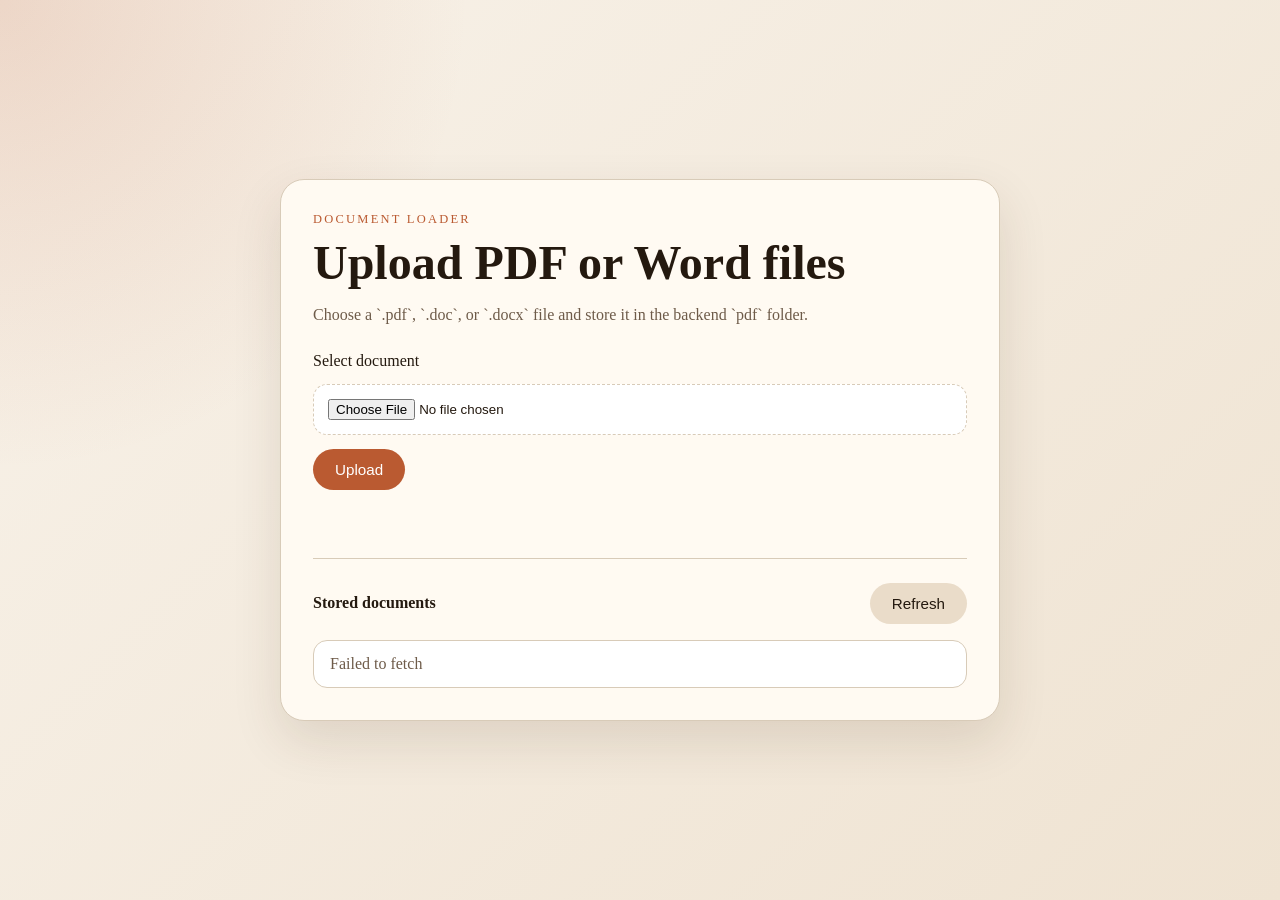
==== Frontend/index.html @ d6c3c896 "Initial commit" ====
<!DOCTYPE html>
<html lang="en">
<head>
    <meta charset="UTF-8">
    <meta name="viewport" content="width=device-width, initial-scale=1.0">
    <title>Resume Loader</title>
    <link rel="stylesheet" href="./style.css">
</head>
<body>
    <main class="page">
        <section class="panel">
            <p class="eyebrow">Document Loader</p>
            <h1>Upload PDF or Word files</h1>
            <p class="intro">
                Choose a `.pdf`, `.doc`, or `.docx` file and store it in the backend `pdf` folder.
            </p>

            <form id="uploadForm" class="upload-form">
                <label for="document" class="file-label">Select document</label>
                <input id="document" name="document" type="file" accept=".pdf,.doc,.docx" required>
                <button type="submit">Upload</button>
            </form>

            <p id="status" class="status" aria-live="polite"></p>

            <section class="list-block">
                <div class="list-header">
                    <h2>Stored documents</h2>
                    <button id="refreshButton" type="button" class="secondary">Refresh</button>
                </div>
                <ul id="documentList" class="document-list"></ul>
            </section>
        </section>
    </main>

    <script>
        const apiBaseUrl = "http://127.0.0.1:8000";
        const uploadForm = document.getElementById("uploadForm");
        const documentInput = document.getElementById("document");
        const statusText = document.getElementById("status");
        const documentList = document.getElementById("documentList");
        const refreshButton = document.getElementById("refreshButton");

        async function loadDocuments() {
            documentList.innerHTML = "<li class='placeholder'>Loading documents...</li>";

            try {
                const response = await fetch(`${apiBaseUrl}/documents`);
                const data = await response.json();

                if (!response.ok) {
                    throw new Error(data.detail || "Unable to fetch documents.");
                }

                if (!data.documents.length) {
                    documentList.innerHTML = "<li class='placeholder'>No files uploaded yet.</li>";
                    return;
                }

                documentList.innerHTML = data.documents
                    .map(
                        (file) => `
                            <li>
                                <span>${file.name}</span>
                                <strong>${(file.size / 1024).toFixed(1)} KB</strong>
                            </li>
                        `
                    )
                    .join("");
            } catch (error) {
                documentList.innerHTML = `<li class="placeholder error">${error.message}</li>`;
            }
        }

        uploadForm.addEventListener("submit", async (event) => {
            event.preventDefault();

            const selectedFile = documentInput.files[0];
            if (!selectedFile) {
                statusText.textContent = "Please choose a file first.";
                statusText.className = "status error";
                return;
            }

            const formData = new FormData();
            formData.append("file", selectedFile);

            statusText.textContent = "Uploading document...";
            statusText.className = "status";

            try {
                const response = await fetch(`${apiBaseUrl}/upload`, {
                    method: "POST",
                    body: formData
                });

                const data = await response.json();

                if (!response.ok) {
                    throw new Error(data.detail || "Upload failed.");
                }

                statusText.textContent = `${data.filename} uploaded successfully.`;
                statusText.className = "status success";
                uploadForm.reset();
                loadDocuments();
            } catch (error) {
                statusText.textContent = error.message;
                statusText.className = "status error";
            }
        });

        refreshButton.addEventListener("click", loadDocuments);
        loadDocuments();
    </script>
</body>
</html>
---- Frontend/style.css ----
:root {
    --bg: #f4efe6;
    --panel: #fffaf2;
    --line: #d8cbb8;
    --text: #24190f;
    --muted: #6e5b49;
    --accent: #ba5a31;
    --accent-dark: #8e3f20;
    --success: #1d7a46;
    --error: #b42318;
    --shadow: 0 20px 50px rgba(67, 40, 18, 0.12);
}

* {
    box-sizing: border-box;
}

body {
    margin: 0;
    min-height: 100vh;
    font-family: Georgia, "Times New Roman", serif;
    color: var(--text);
    background:
        radial-gradient(circle at top left, rgba(186, 90, 49, 0.18), transparent 30%),
        linear-gradient(135deg, #f8f2e9 0%, #efe3d2 100%);
}

.page {
    min-height: 100vh;
    display: grid;
    place-items: center;
    padding: 24px;
}

.panel {
    width: min(720px, 100%);
    background: var(--panel);
    border: 1px solid var(--line);
    border-radius: 24px;
    padding: 32px;
    box-shadow: var(--shadow);
}

.eyebrow {
    margin: 0 0 8px;
    text-transform: uppercase;
    letter-spacing: 0.18em;
    color: var(--accent);
    font-size: 0.78rem;
}

h1 {
    margin: 0;
    font-size: clamp(2rem, 4vw, 3rem);
}

.intro {
    margin: 12px 0 24px;
    color: var(--muted);
    line-height: 1.6;
}

.upload-form {
    display: grid;
    gap: 14px;
}

.file-label,
h2 {
    font-size: 1rem;
    margin: 0;
}

input[type="file"] {
    width: 100%;
    padding: 14px;
    border: 1px dashed var(--line);
    border-radius: 14px;
    background: #fff;
}

button {
    width: fit-content;
    border: 0;
    border-radius: 999px;
    padding: 12px 22px;
    background: var(--accent);
    color: #fff;
    cursor: pointer;
    font-size: 0.95rem;
    transition: transform 0.2s ease, background 0.2s ease;
}

button:hover {
    background: var(--accent-dark);
    transform: translateY(-1px);
}

.secondary {
    background: #eadcc9;
    color: var(--text);
}

.secondary:hover {
    background: #dcc9af;
}

.status {
    min-height: 24px;
    margin: 16px 0 0;
    font-weight: 600;
}

.success {
    color: var(--success);
}

.error {
    color: var(--error);
}

.list-block {
    margin-top: 28px;
    padding-top: 24px;
    border-top: 1px solid var(--line);
}

.list-header {
    display: flex;
    align-items: center;
    justify-content: space-between;
    gap: 16px;
    margin-bottom: 16px;
}

.document-list {
    list-style: none;
    margin: 0;
    padding: 0;
    display: grid;
    gap: 12px;
}

.document-list li {
    display: flex;
    justify-content: space-between;
    gap: 16px;
    padding: 14px 16px;
    border: 1px solid var(--line);
    border-radius: 14px;
    background: #fff;
}

.placeholder {
    justify-content: center;
    color: var(--muted);
}

@media (max-width: 640px) {
    .panel {
        padding: 24px;
    }

    .list-header,
    .document-list li {
        flex-direction: column;
        align-items: flex-start;
    }
}
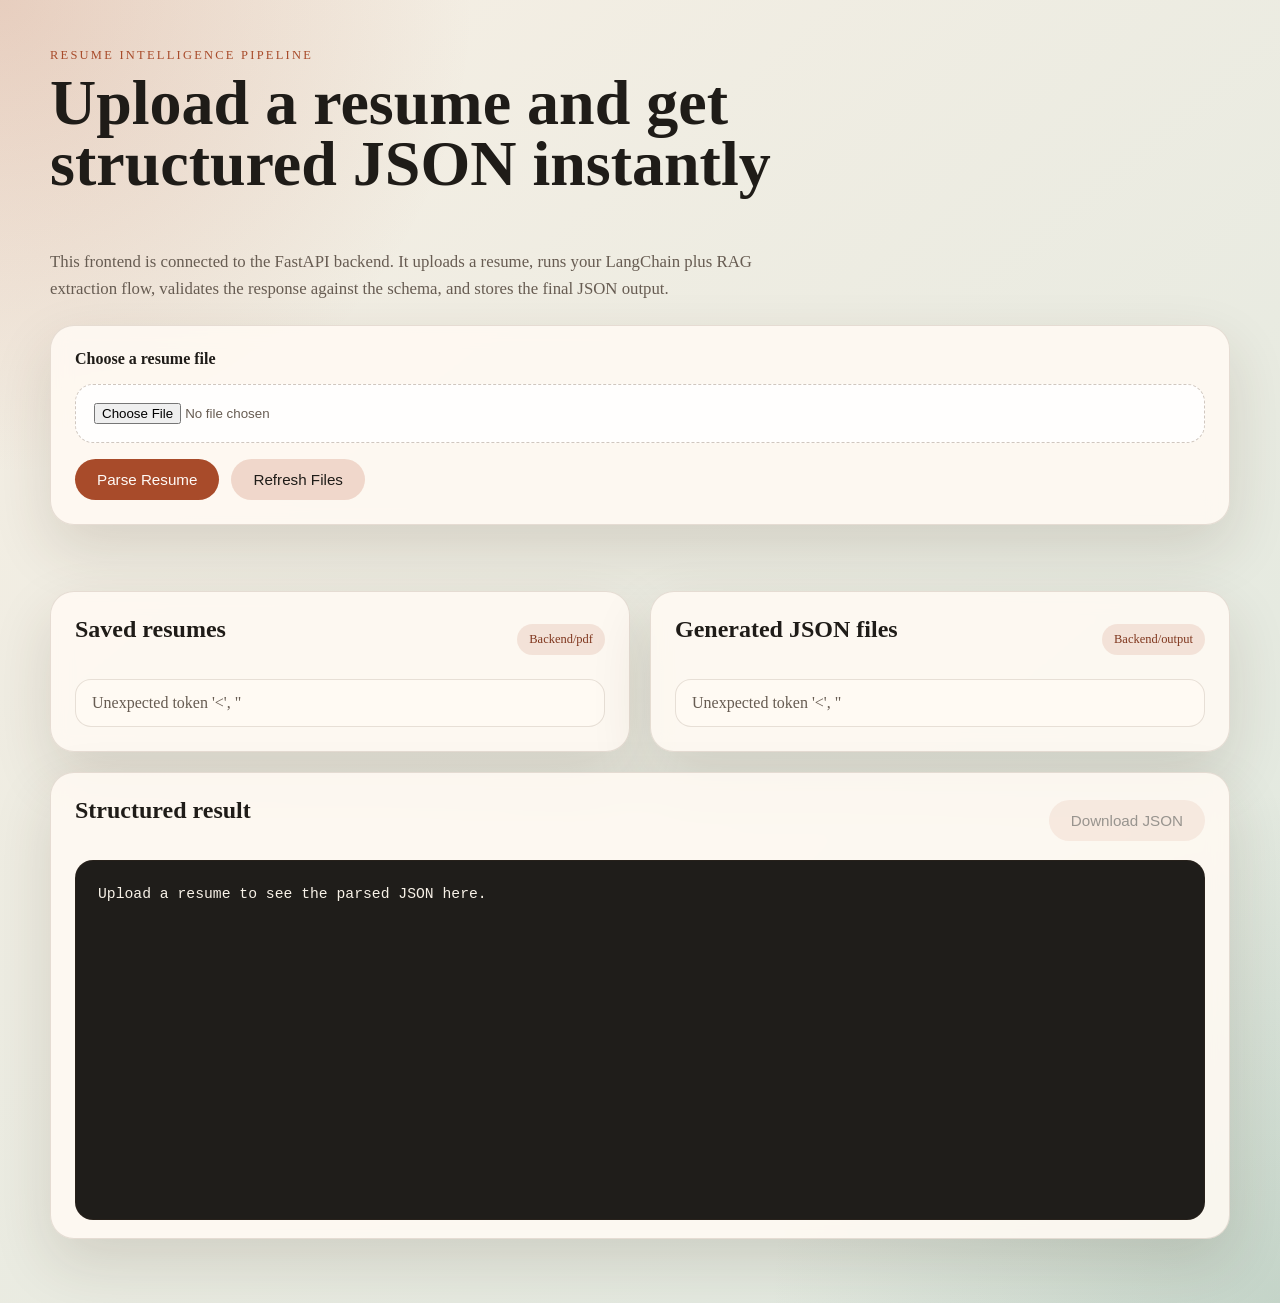
==== commit eca3a98f: "Refactor resume parser backend and fix validation flow" ====
--- a/Frontend/index.html
+++ b/Frontend/index.html
@@ -3,81 +3,131 @@
 <head>
     <meta charset="UTF-8">
     <meta name="viewport" content="width=device-width, initial-scale=1.0">
-    <title>Resume Loader</title>
+    <title>Resume Builder Parser</title>
     <link rel="stylesheet" href="./style.css">
 </head>
 <body>
-    <main class="page">
-        <section class="panel">
-            <p class="eyebrow">Document Loader</p>
-            <h1>Upload PDF or Word files</h1>
+    <main class="layout">
+        <section class="hero">
+            <p class="eyebrow">Resume Intelligence Pipeline</p>
+            <h1>Upload a resume and get structured JSON instantly</h1>
             <p class="intro">
-                Choose a `.pdf`, `.doc`, or `.docx` file and store it in the backend `pdf` folder.
+                This frontend is connected to the FastAPI backend. It uploads a resume, runs your LangChain plus RAG extraction flow, validates the response against the schema, and stores the final JSON output.
             </p>
 
-            <form id="uploadForm" class="upload-form">
-                <label for="document" class="file-label">Select document</label>
-                <input id="document" name="document" type="file" accept=".pdf,.doc,.docx" required>
-                <button type="submit">Upload</button>
+            <form id="parseForm" class="upload-card">
+                <label for="document" class="file-label">Choose a resume file</label>
+                <input id="document" name="document" type="file" accept=".pdf,.docx" required>
+                <div class="button-row">
+                    <button type="submit">Parse Resume</button>
+                    <button id="refreshButton" type="button" class="secondary">Refresh Files</button>
+                </div>
             </form>
 
             <p id="status" class="status" aria-live="polite"></p>
+        </section>
 
-            <section class="list-block">
-                <div class="list-header">
-                    <h2>Stored documents</h2>
-                    <button id="refreshButton" type="button" class="secondary">Refresh</button>
+        <section class="content-grid">
+            <article class="panel">
+                <div class="panel-header">
+                    <h2>Saved resumes</h2>
+                    <span class="pill">Backend/pdf</span>
                 </div>
-                <ul id="documentList" class="document-list"></ul>
-            </section>
+                <ul id="documentList" class="item-list"></ul>
+            </article>
+
+            <article class="panel">
+                <div class="panel-header">
+                    <h2>Generated JSON files</h2>
+                    <span class="pill">Backend/output</span>
+                </div>
+                <ul id="outputList" class="item-list"></ul>
+            </article>
+        </section>
+
+        <section class="result-panel">
+            <div class="panel-header">
+                <h2>Structured result</h2>
+                <button id="downloadButton" type="button" class="secondary" disabled>Download JSON</button>
+            </div>
+            <pre id="jsonOutput" class="json-view">Upload a resume to see the parsed JSON here.</pre>
         </section>
     </main>
 
     <script>
-        const apiBaseUrl = "http://127.0.0.1:8000";
-        const uploadForm = document.getElementById("uploadForm");
+        const apiBaseUrl = window.location.origin;
+        const parseForm = document.getElementById("parseForm");
         const documentInput = document.getElementById("document");
         const statusText = document.getElementById("status");
         const documentList = document.getElementById("documentList");
+        const outputList = document.getElementById("outputList");
+        const jsonOutput = document.getElementById("jsonOutput");
         const refreshButton = document.getElementById("refreshButton");
+        const downloadButton = document.getElementById("downloadButton");
 
-        async function loadDocuments() {
-            documentList.innerHTML = "<li class='placeholder'>Loading documents...</li>";
+        let latestResult = null;
+        let latestFilename = "resume_structured.json";
+
+        function renderList(target, items, emptyMessage) {
+            if (!items.length) {
+                target.innerHTML = `<li class="placeholder">${emptyMessage}</li>`;
+                return;
+            }
+
+            target.innerHTML = items
+                .map(
+                    (item) => `
+                        <li>
+                            <span>${item.name}</span>
+                            <strong>${(item.size / 1024).toFixed(1)} KB</strong>
+                        </li>
+                    `
+                )
+                .join("");
+        }
+
+        async function loadFiles() {
+            documentList.innerHTML = "<li class='placeholder'>Loading uploaded resumes...</li>";
+            outputList.innerHTML = "<li class='placeholder'>Loading generated JSON files...</li>";
 
             try {
-                const response = await fetch(`${apiBaseUrl}/documents`);
-                const data = await response.json();
+                const [documentsResponse, outputsResponse] = await Promise.all([
+                    fetch(`${apiBaseUrl}/documents`),
+                    fetch(`${apiBaseUrl}/outputs`)
+                ]);
 
-                if (!response.ok) {
-                    throw new Error(data.detail || "Unable to fetch documents.");
+                const documentsData = await documentsResponse.json();
+                const outputsData = await outputsResponse.json();
+
+                if (!documentsResponse.ok) {
+                    throw new Error(documentsData.detail || "Unable to load uploaded resumes.");
                 }
 
-                if (!data.documents.length) {
-                    documentList.innerHTML = "<li class='placeholder'>No files uploaded yet.</li>";
-                    return;
+                if (!outputsResponse.ok) {
+                    throw new Error(outputsData.detail || "Unable to load generated JSON files.");
                 }
 
-                documentList.innerHTML = data.documents
-                    .map(
-                        (file) => `
-                            <li>
-                                <span>${file.name}</span>
-                                <strong>${(file.size / 1024).toFixed(1)} KB</strong>
-                            </li>
-                        `
-                    )
-                    .join("");
+                renderList(documentList, documentsData.documents, "No resumes uploaded yet.");
+                renderList(outputList, outputsData.outputs, "No JSON output generated yet.");
             } catch (error) {
                 documentList.innerHTML = `<li class="placeholder error">${error.message}</li>`;
+                outputList.innerHTML = `<li class="placeholder error">${error.message}</li>`;
             }
         }
 
-        uploadForm.addEventListener("submit", async (event) => {
+        function setResult(data, filename) {
+            latestResult = data;
+            latestFilename = filename;
+            jsonOutput.textContent = JSON.stringify(data, null, 2);
+            downloadButton.disabled = false;
+        }
+
+        parseForm.addEventListener("submit", async (event) => {
             event.preventDefault();
 
             const selectedFile = documentInput.files[0];
             if (!selectedFile) {
-                statusText.textContent = "Please choose a file first.";
+                statusText.textContent = "Please choose a resume file first.";
                 statusText.className = "status error";
                 return;
             }
@@ -85,33 +135,50 @@
             const formData = new FormData();
             formData.append("file", selectedFile);
 
-            statusText.textContent = "Uploading document...";
+            statusText.textContent = "Uploading and parsing resume...";
             statusText.className = "status";
+            jsonOutput.textContent = "Processing resume through extraction pipeline...";
+            downloadButton.disabled = true;
 
             try {
-                const response = await fetch(`${apiBaseUrl}/upload`, {
+                const response = await fetch(`${apiBaseUrl}/parse-resume`, {
                     method: "POST",
                     body: formData
                 });
 
                 const data = await response.json();
-
                 if (!response.ok) {
-                    throw new Error(data.detail || "Upload failed.");
+                    throw new Error(data.detail || "Resume parsing failed.");
                 }
 
-                statusText.textContent = `${data.filename} uploaded successfully.`;
+                statusText.textContent = `${data.filename} parsed successfully. JSON saved as ${data.output_file}.`;
                 statusText.className = "status success";
-                uploadForm.reset();
-                loadDocuments();
+                setResult(data.data, data.output_file);
+                parseForm.reset();
+                loadFiles();
             } catch (error) {
                 statusText.textContent = error.message;
                 statusText.className = "status error";
+                jsonOutput.textContent = "Parsing failed. Check backend dependencies, API key configuration, and file readability.";
             }
         });
 
-        refreshButton.addEventListener("click", loadDocuments);
-        loadDocuments();
+        downloadButton.addEventListener("click", () => {
+            if (!latestResult) {
+                return;
+            }
+
+            const blob = new Blob([JSON.stringify(latestResult, null, 2)], { type: "application/json" });
+            const url = URL.createObjectURL(blob);
+            const anchor = document.createElement("a");
+            anchor.href = url;
+            anchor.download = latestFilename;
+            anchor.click();
+            URL.revokeObjectURL(url);
+        });
+
+        refreshButton.addEventListener("click", loadFiles);
+        loadFiles();
     </script>
 </body>
 </html>
--- a/Frontend/style.css
+++ b/Frontend/style.css
@@ -1,14 +1,17 @@
 :root {
-    --bg: #f4efe6;
-    --panel: #fffaf2;
-    --line: #d8cbb8;
-    --text: #24190f;
-    --muted: #6e5b49;
-    --accent: #ba5a31;
-    --accent-dark: #8e3f20;
-    --success: #1d7a46;
+    --bg-top: #f7efe4;
+    --bg-bottom: #dfe8df;
+    --surface: rgba(255, 250, 243, 0.88);
+    --surface-strong: #fffaf3;
+    --line: rgba(86, 57, 35, 0.14);
+    --text: #1f1c18;
+    --muted: #675c52;
+    --accent: #a84b2a;
+    --accent-strong: #7f361d;
+    --accent-soft: #f0d7cb;
+    --success: #1f7a4d;
     --error: #b42318;
-    --shadow: 0 20px 50px rgba(67, 40, 18, 0.12);
+    --shadow: 0 24px 60px rgba(61, 39, 18, 0.14);
 }
 
 * {
@@ -21,94 +24,120 @@
     font-family: Georgia, "Times New Roman", serif;
     color: var(--text);
     background:
-        radial-gradient(circle at top left, rgba(186, 90, 49, 0.18), transparent 30%),
-        linear-gradient(135deg, #f8f2e9 0%, #efe3d2 100%);
-}
-
-.page {
-    min-height: 100vh;
-    display: grid;
-    place-items: center;
-    padding: 24px;
-}
-
-.panel {
-    width: min(720px, 100%);
-    background: var(--panel);
-    border: 1px solid var(--line);
-    border-radius: 24px;
-    padding: 32px;
-    box-shadow: var(--shadow);
+        radial-gradient(circle at top left, rgba(168, 75, 42, 0.20), transparent 26%),
+        radial-gradient(circle at bottom right, rgba(74, 121, 97, 0.18), transparent 28%),
+        linear-gradient(140deg, var(--bg-top), var(--bg-bottom));
+}
+
+.layout {
+    width: min(1180px, calc(100% - 32px));
+    margin: 0 auto;
+    padding: 48px 0 64px;
+}
+
+.hero {
+    margin-bottom: 28px;
 }
 
 .eyebrow {
-    margin: 0 0 8px;
+    margin: 0 0 10px;
     text-transform: uppercase;
     letter-spacing: 0.18em;
+    font-size: 0.78rem;
     color: var(--accent);
-    font-size: 0.78rem;
+}
+
+h1,
+h2,
+p {
+    margin-top: 0;
 }
 
 h1 {
-    margin: 0;
-    font-size: clamp(2rem, 4vw, 3rem);
+    max-width: 820px;
+    font-size: clamp(2.4rem, 5vw, 4.8rem);
+    line-height: 0.95;
 }
 
 .intro {
-    margin: 12px 0 24px;
+    max-width: 760px;
     color: var(--muted);
-    line-height: 1.6;
-}
-
-.upload-form {
+    font-size: 1.05rem;
+    line-height: 1.65;
+    margin-bottom: 22px;
+}
+
+.upload-card,
+.panel,
+.result-panel {
+    background: var(--surface);
+    border: 1px solid var(--line);
+    backdrop-filter: blur(10px);
+    box-shadow: var(--shadow);
+}
+
+.upload-card {
     display: grid;
-    gap: 14px;
-}
-
-.file-label,
-h2 {
+    gap: 16px;
+    padding: 24px;
+    border-radius: 24px;
+}
+
+.file-label {
     font-size: 1rem;
-    margin: 0;
+    font-weight: 700;
 }
 
 input[type="file"] {
     width: 100%;
-    padding: 14px;
-    border: 1px dashed var(--line);
-    border-radius: 14px;
-    background: #fff;
+    padding: 18px;
+    border-radius: 18px;
+    border: 1px dashed rgba(86, 57, 35, 0.28);
+    background: rgba(255, 255, 255, 0.8);
+    color: var(--muted);
+}
+
+.button-row {
+    display: flex;
+    gap: 12px;
+    flex-wrap: wrap;
 }
 
 button {
-    width: fit-content;
     border: 0;
     border-radius: 999px;
     padding: 12px 22px;
     background: var(--accent);
-    color: #fff;
+    color: #fffaf6;
     cursor: pointer;
     font-size: 0.95rem;
-    transition: transform 0.2s ease, background 0.2s ease;
+    transition: transform 0.18s ease, background 0.18s ease, opacity 0.18s ease;
 }
 
 button:hover {
-    background: var(--accent-dark);
+    background: var(--accent-strong);
     transform: translateY(-1px);
 }
 
+button:disabled {
+    opacity: 0.45;
+    cursor: not-allowed;
+    transform: none;
+}
+
 .secondary {
-    background: #eadcc9;
+    background: var(--accent-soft);
     color: var(--text);
 }
 
 .secondary:hover {
-    background: #dcc9af;
+    background: #e7c4b4;
 }
 
 .status {
     min-height: 24px;
-    margin: 16px 0 0;
-    font-weight: 600;
+    margin: 14px 0 0;
+    font-weight: 700;
 }
 
 .success {
@@ -119,13 +148,20 @@
     color: var(--error);
 }
 
-.list-block {
-    margin-top: 28px;
-    padding-top: 24px;
-    border-top: 1px solid var(--line);
-}
-
-.list-header {
+.content-grid {
+    display: grid;
+    grid-template-columns: repeat(2, minmax(0, 1fr));
+    gap: 20px;
+    margin-bottom: 20px;
+}
+
+.panel,
+.result-panel {
+    border-radius: 24px;
+    padding: 24px;
+}
+
+.panel-header {
     display: flex;
     align-items: center;
     justify-content: space-between;
@@ -133,22 +169,30 @@
     margin-bottom: 16px;
 }
 
-.document-list {
+.pill {
+    padding: 8px 12px;
+    border-radius: 999px;
+    font-size: 0.78rem;
+    background: rgba(168, 75, 42, 0.12);
+    color: var(--accent-strong);
+}
+
+.item-list {
     list-style: none;
+    padding: 0;
     margin: 0;
-    padding: 0;
     display: grid;
     gap: 12px;
 }
 
-.document-list li {
+.item-list li {
     display: flex;
     justify-content: space-between;
     gap: 16px;
     padding: 14px 16px;
+    border-radius: 16px;
     border: 1px solid var(--line);
-    border-radius: 14px;
-    background: #fff;
+    background: var(--surface-strong);
 }
 
 .placeholder {
@@ -156,13 +200,42 @@
     color: var(--muted);
 }
 
+.result-panel {
+    padding-bottom: 18px;
+}
+
+.json-view {
+    margin: 0;
+    padding: 22px;
+    border-radius: 18px;
+    border: 1px solid var(--line);
+    background: #1f1d1a;
+    color: #f7f1e7;
+    overflow: auto;
+    min-height: 360px;
+    font-family: "Cascadia Code", Consolas, monospace;
+    font-size: 0.92rem;
+    line-height: 1.6;
+}
+
+@media (max-width: 860px) {
+    .content-grid {
+        grid-template-columns: 1fr;
+    }
+}
+
 @media (max-width: 640px) {
-    .panel {
-        padding: 24px;
-    }
-
-    .list-header,
-    .document-list li {
+    .layout {
+        width: min(100% - 20px, 1180px);
+        padding-top: 28px;
+    }
+
+    h1 {
+        line-height: 1.02;
+    }
+
+    .panel-header,
+    .item-list li {
         flex-direction: column;
         align-items: flex-start;
     }
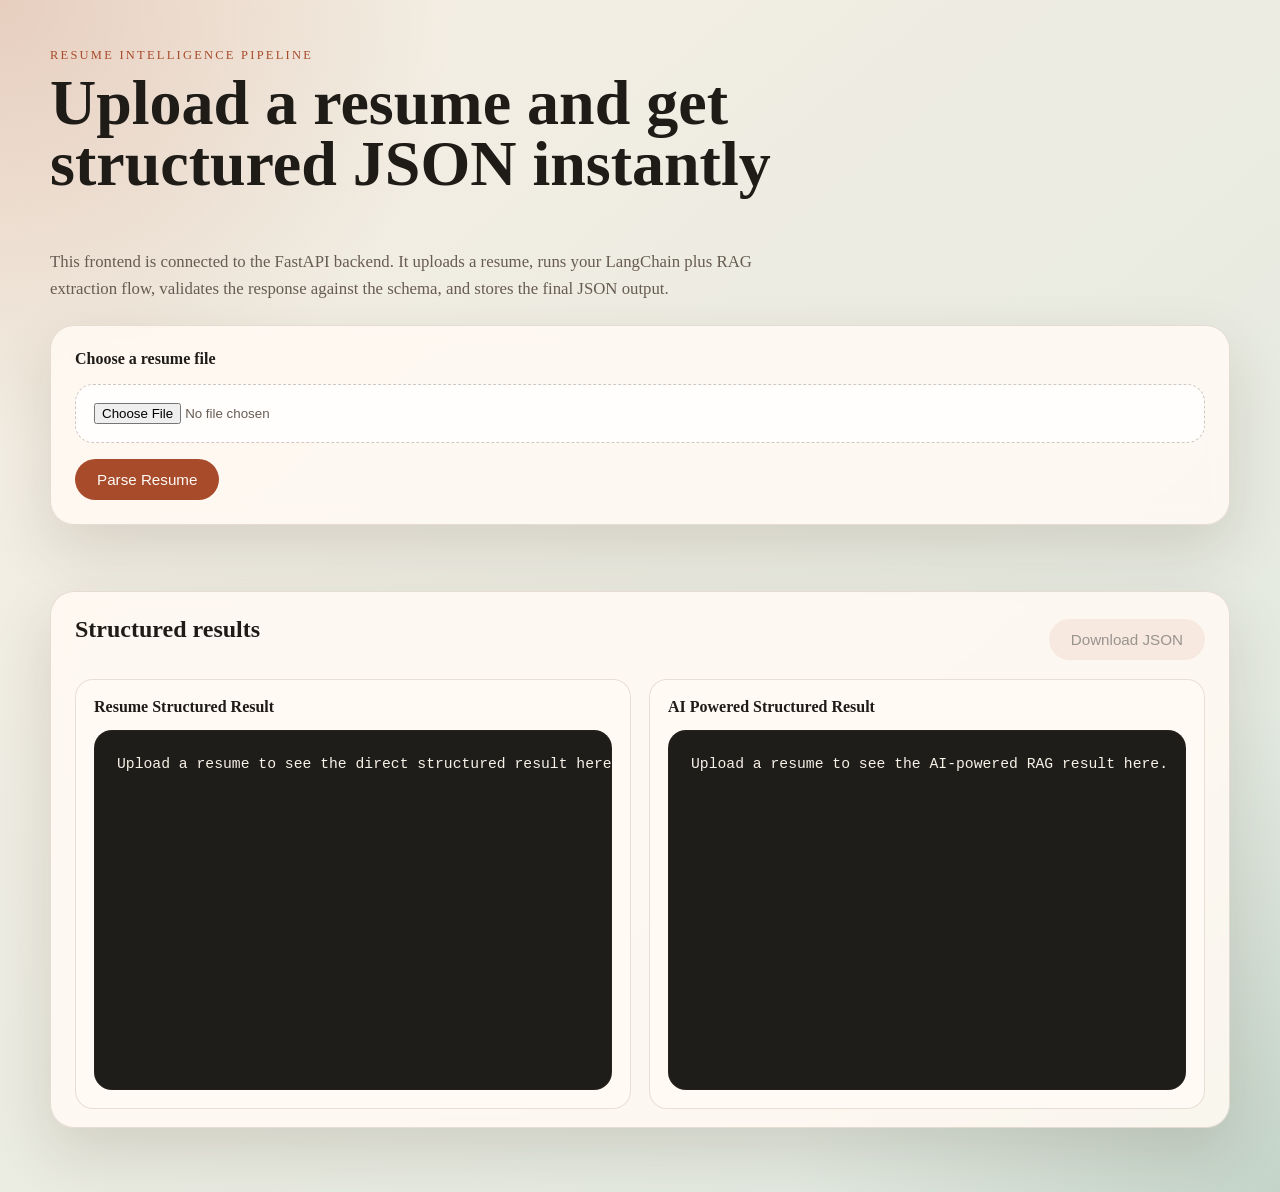
==== commit 4543903a: "Add dual structured resume outputs and clean backend flow" ====
--- a/Frontend/index.html
+++ b/Frontend/index.html
@@ -20,37 +20,27 @@
                 <input id="document" name="document" type="file" accept=".pdf,.docx" required>
                 <div class="button-row">
                     <button type="submit">Parse Resume</button>
-                    <button id="refreshButton" type="button" class="secondary">Refresh Files</button>
                 </div>
             </form>
 
             <p id="status" class="status" aria-live="polite"></p>
         </section>
 
-        <section class="content-grid">
-            <article class="panel">
-                <div class="panel-header">
-                    <h2>Saved resumes</h2>
-                    <span class="pill">Backend/pdf</span>
-                </div>
-                <ul id="documentList" class="item-list"></ul>
-            </article>
-
-            <article class="panel">
-                <div class="panel-header">
-                    <h2>Generated JSON files</h2>
-                    <span class="pill">Backend/output</span>
-                </div>
-                <ul id="outputList" class="item-list"></ul>
-            </article>
-        </section>
-
         <section class="result-panel">
             <div class="panel-header">
-                <h2>Structured result</h2>
+                <h2>Structured results</h2>
                 <button id="downloadButton" type="button" class="secondary" disabled>Download JSON</button>
             </div>
-            <pre id="jsonOutput" class="json-view">Upload a resume to see the parsed JSON here.</pre>
+            <div class="result-grid">
+                <section class="result-card">
+                    <h3>Resume Structured Result</h3>
+                    <pre id="structuredOutput" class="json-view">Upload a resume to see the direct structured result here.</pre>
+                </section>
+                <section class="result-card">
+                    <h3>AI Powered Structured Result</h3>
+                    <pre id="aiOutput" class="json-view">Upload a resume to see the AI-powered RAG result here.</pre>
+                </section>
+            </div>
         </section>
     </main>
 
@@ -59,66 +49,34 @@
         const parseForm = document.getElementById("parseForm");
         const documentInput = document.getElementById("document");
         const statusText = document.getElementById("status");
-        const documentList = document.getElementById("documentList");
-        const outputList = document.getElementById("outputList");
-        const jsonOutput = document.getElementById("jsonOutput");
-        const refreshButton = document.getElementById("refreshButton");
+        const structuredOutput = document.getElementById("structuredOutput");
+        const aiOutput = document.getElementById("aiOutput");
         const downloadButton = document.getElementById("downloadButton");
 
         let latestResult = null;
         let latestFilename = "resume_structured.json";
+        let cleanupPending = false;
 
-        function renderList(target, items, emptyMessage) {
-            if (!items.length) {
-                target.innerHTML = `<li class="placeholder">${emptyMessage}</li>`;
+        async function cleanupServerFiles() {
+            if (!cleanupPending) {
                 return;
             }
 
-            target.innerHTML = items
-                .map(
-                    (item) => `
-                        <li>
-                            <span>${item.name}</span>
-                            <strong>${(item.size / 1024).toFixed(1)} KB</strong>
-                        </li>
-                    `
-                )
-                .join("");
-        }
-
-        async function loadFiles() {
-            documentList.innerHTML = "<li class='placeholder'>Loading uploaded resumes...</li>";
-            outputList.innerHTML = "<li class='placeholder'>Loading generated JSON files...</li>";
-
             try {
-                const [documentsResponse, outputsResponse] = await Promise.all([
-                    fetch(`${apiBaseUrl}/documents`),
-                    fetch(`${apiBaseUrl}/outputs`)
-                ]);
-
-                const documentsData = await documentsResponse.json();
-                const outputsData = await outputsResponse.json();
-
-                if (!documentsResponse.ok) {
-                    throw new Error(documentsData.detail || "Unable to load uploaded resumes.");
-                }
-
-                if (!outputsResponse.ok) {
-                    throw new Error(outputsData.detail || "Unable to load generated JSON files.");
-                }
-
-                renderList(documentList, documentsData.documents, "No resumes uploaded yet.");
-                renderList(outputList, outputsData.outputs, "No JSON output generated yet.");
+                await fetch(`${apiBaseUrl}/cleanup`, { method: "DELETE", keepalive: true });
             } catch (error) {
-                documentList.innerHTML = `<li class="placeholder error">${error.message}</li>`;
-                outputList.innerHTML = `<li class="placeholder error">${error.message}</li>`;
+                console.error("Cleanup failed", error);
+            } finally {
+                cleanupPending = false;
             }
         }
 
         function setResult(data, filename) {
             latestResult = data;
             latestFilename = filename;
-            jsonOutput.textContent = JSON.stringify(data, null, 2);
+            cleanupPending = true;
+            structuredOutput.textContent = JSON.stringify(data.structured_result, null, 2);
+            aiOutput.textContent = JSON.stringify(data.ai_powered_result, null, 2);
             downloadButton.disabled = false;
         }
 
@@ -137,7 +95,8 @@
 
             statusText.textContent = "Uploading and parsing resume...";
             statusText.className = "status";
-            jsonOutput.textContent = "Processing resume through extraction pipeline...";
+            structuredOutput.textContent = "Building direct structured result from the uploaded resume...";
+            aiOutput.textContent = "Running AI-powered RAG result generation...";
             downloadButton.disabled = true;
 
             try {
@@ -155,11 +114,11 @@
                 statusText.className = "status success";
                 setResult(data.data, data.output_file);
                 parseForm.reset();
-                loadFiles();
             } catch (error) {
                 statusText.textContent = error.message;
                 statusText.className = "status error";
-                jsonOutput.textContent = "Parsing failed. Check backend dependencies, API key configuration, and file readability.";
+                structuredOutput.textContent = "Parsing failed. Check backend dependencies, API key configuration, and file readability.";
+                aiOutput.textContent = "Parsing failed. Check backend dependencies, API key configuration, and file readability.";
             }
         });
 
@@ -175,10 +134,16 @@
             anchor.download = latestFilename;
             anchor.click();
             URL.revokeObjectURL(url);
+            cleanupServerFiles();
         });
 
-        refreshButton.addEventListener("click", loadFiles);
-        loadFiles();
+        window.addEventListener("pagehide", () => {
+            if (!cleanupPending) {
+                return;
+            }
+
+            fetch(`${apiBaseUrl}/cleanup`, { method: "DELETE", keepalive: true });
+        });
     </script>
 </body>
 </html>
--- a/Frontend/style.css
+++ b/Frontend/style.css
@@ -68,7 +68,6 @@
 }
 
 .upload-card,
-.panel,
 .result-panel {
     background: var(--surface);
     border: 1px solid var(--line);
@@ -148,14 +147,6 @@
     color: var(--error);
 }
 
-.content-grid {
-    display: grid;
-    grid-template-columns: repeat(2, minmax(0, 1fr));
-    gap: 20px;
-    margin-bottom: 20px;
-}
-
-.panel,
 .result-panel {
     border-radius: 24px;
     padding: 24px;
@@ -169,35 +160,23 @@
     margin-bottom: 16px;
 }
 
-.pill {
-    padding: 8px 12px;
-    border-radius: 999px;
-    font-size: 0.78rem;
-    background: rgba(168, 75, 42, 0.12);
-    color: var(--accent-strong);
-}
-
-.item-list {
-    list-style: none;
-    padding: 0;
-    margin: 0;
+.result-grid {
     display: grid;
-    gap: 12px;
-}
-
-.item-list li {
-    display: flex;
-    justify-content: space-between;
-    gap: 16px;
-    padding: 14px 16px;
-    border-radius: 16px;
+    grid-template-columns: repeat(2, minmax(0, 1fr));
+    gap: 18px;
+}
+
+.result-card {
+    min-width: 0;
+    padding: 18px;
+    border-radius: 18px;
     border: 1px solid var(--line);
     background: var(--surface-strong);
 }
 
-.placeholder {
-    justify-content: center;
-    color: var(--muted);
+.result-card h3 {
+    margin: 0 0 14px;
+    font-size: 1rem;
 }
 
 .result-panel {
@@ -219,7 +198,7 @@
 }
 
 @media (max-width: 860px) {
-    .content-grid {
+    .result-grid {
         grid-template-columns: 1fr;
     }
 }
@@ -234,8 +213,7 @@
         line-height: 1.02;
     }
 
-    .panel-header,
-    .item-list li {
+    .panel-header {
         flex-direction: column;
         align-items: flex-start;
     }
